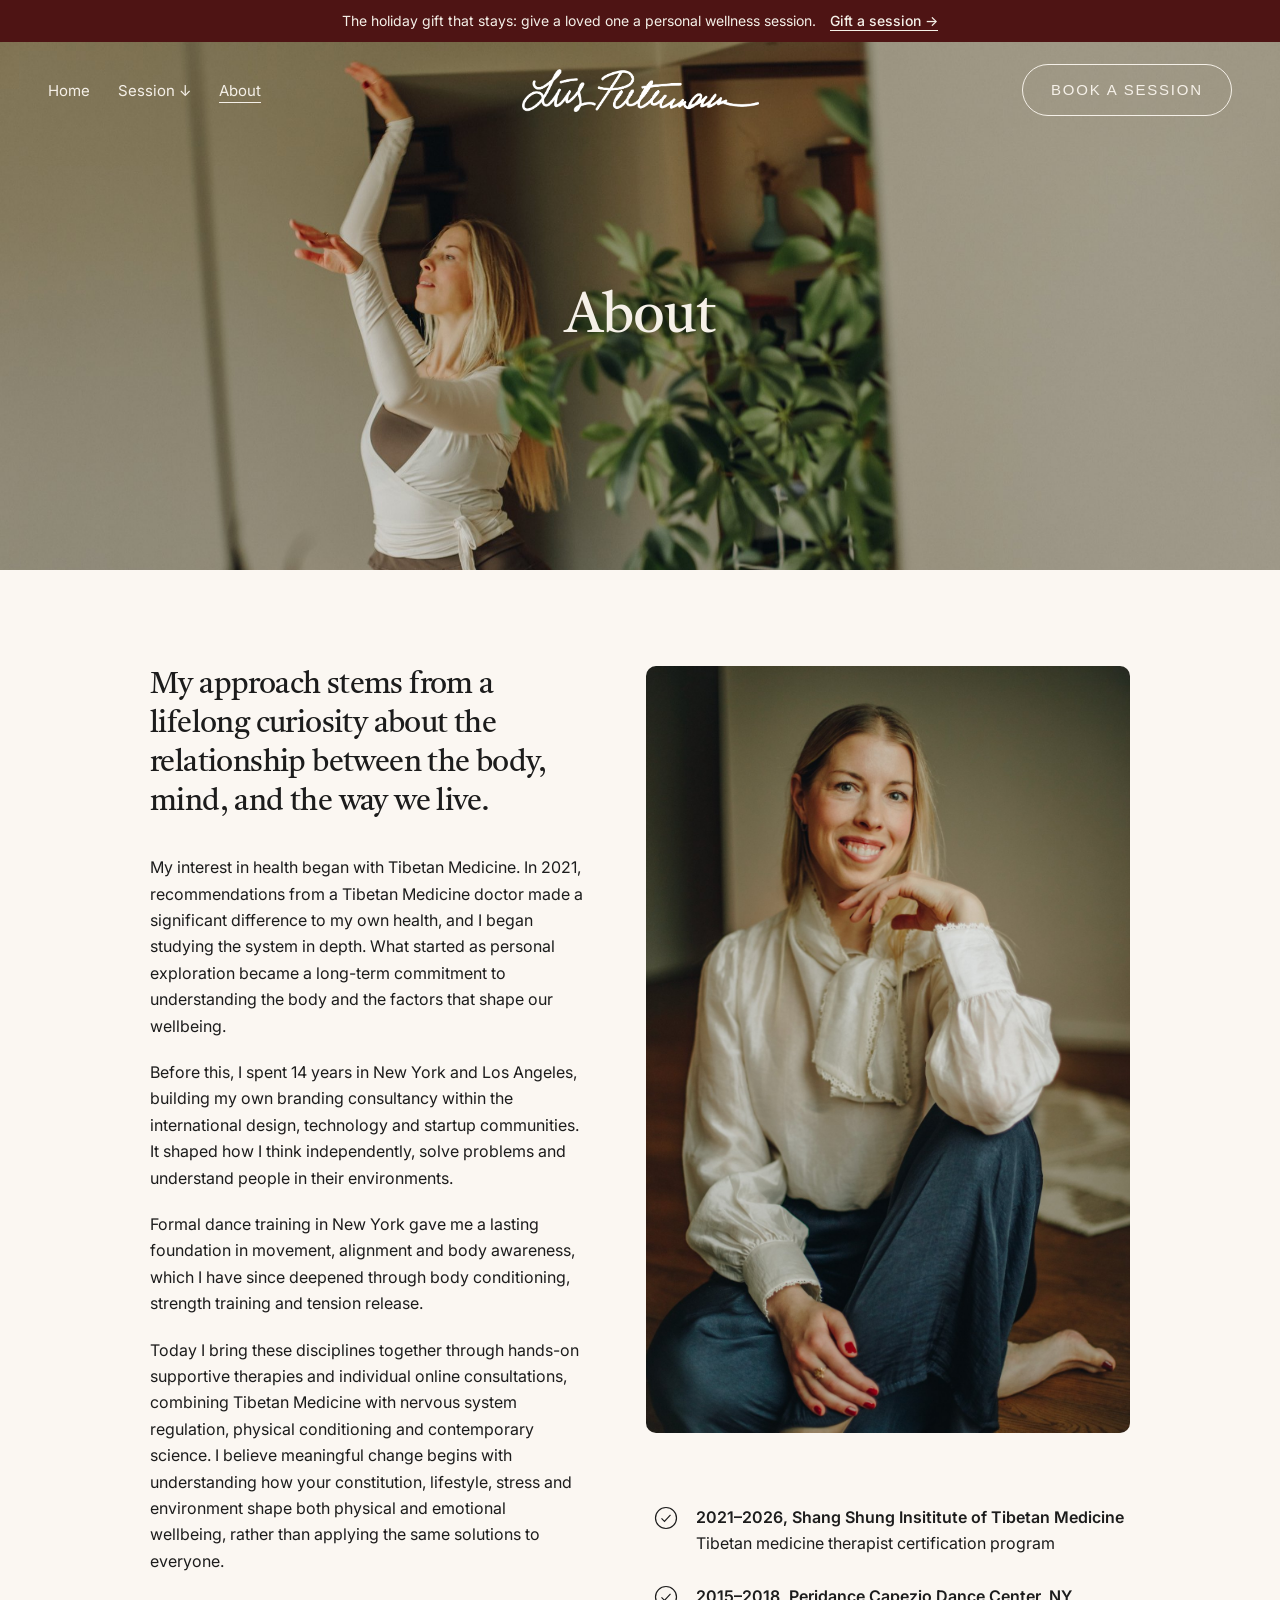
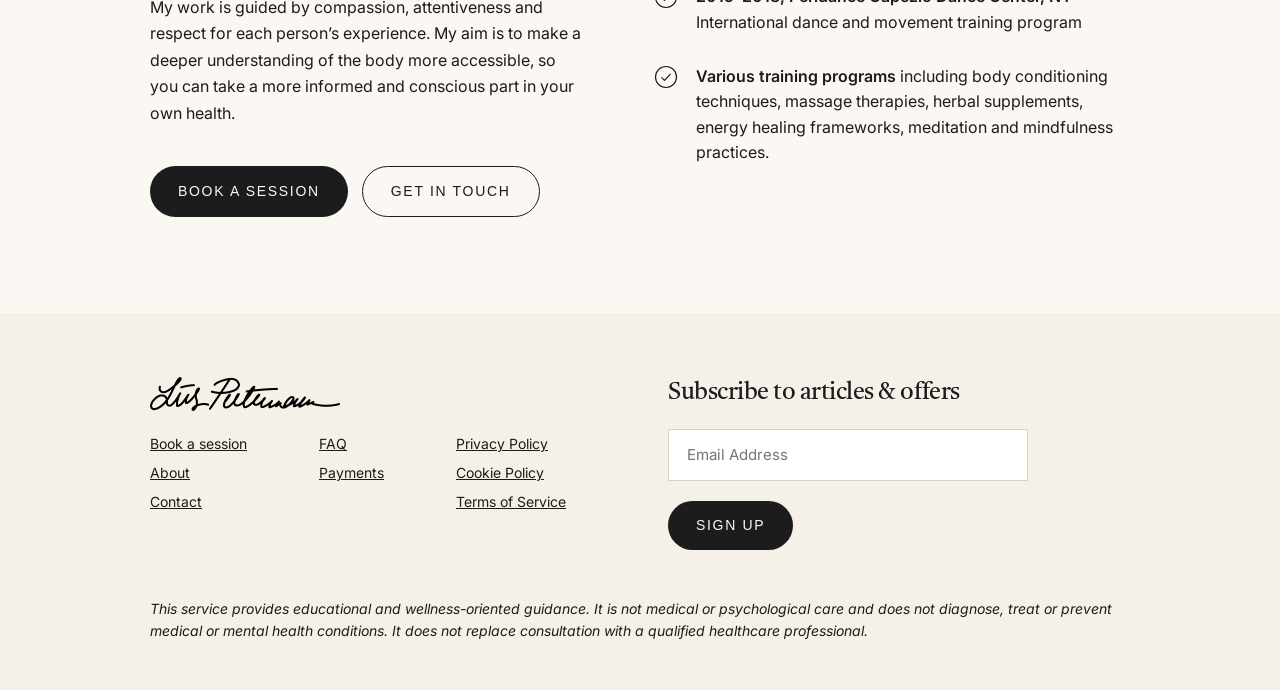
==== about/index.html @ 21cb5fe6 "folders uploaded" ====
<!doctype html>
<html lang="en">
<head>
<meta charset="utf-8">
<meta name="viewport" content="width=device-width, initial-scale=1">
<title>About | Discover My Approach — Liis Peetermann</title>
<meta name="description" content="My approach combines Tibetan Medicine, nervous system regulation and contemporary health knowledge.">
<link rel="canonical" href="https://www.liispeetermann.com/about/">
<meta property="og:title" content="About | Discover My Approach — Liis Peetermann">
<meta property="og:description" content="My approach combines Tibetan Medicine, nervous system regulation and contemporary health knowledge.">
<meta property="og:image" content="https://www.liispeetermann.com/assets/images/home-hero.jpg">
<link rel="icon" href="../assets/images/favicon.png">
<link rel="preconnect" href="https://fonts.googleapis.com">
<link rel="preconnect" href="https://fonts.gstatic.com" crossorigin>
<link href="https://fonts.googleapis.com/css2?family=Inter:wght@400;500;600&family=Castoro:ital@0;1&display=swap" rel="stylesheet">
<link rel="stylesheet" href="../assets/css/style.css">
<script src="../assets/js/main.js" defer></script>
<script src="../assets/js/animations.js" defer></script>
</head>
<body>
<div class="lp">
<!-- GIFT BAR -->
<div class="gift-bar" style="background: #4e1414; color: #f5f0e8; display: flex; flex-wrap: wrap; align-items: center; justify-content: center; gap: 6px 14px; padding: 11px 20px; text-align: center; font-size: 14px; line-height: 1.45">
<span>The holiday gift that stays: give a loved one a personal wellness session.</span>
<a href="../giftsession/" style="font-weight: 500; text-decoration: underline; text-underline-offset: 4px">Gift a session →</a>
</div>
<!-- HERO -->
<header id="top" class="sub-hero" style="position: relative; min-height: 528px; display: flex; flex-direction: column; background: #2a2018">
<img src="../assets/images/about-hero.jpg" alt="Liis Peetermann" style="position: absolute; inset: 0; width: 100%; height: 100%; object-fit: cover; object-position: 50% 30%">
<nav class="nav" style="position: relative; display: flex; flex-wrap: wrap; align-items: center; justify-content: space-between; gap: 16px; padding: 22px 48px">
<div class="hide-sm" style="display: flex; gap: 28px; align-items: center; flex: 1 1 0">
<a href="../">Home</a>
<a href="../#session">Session ↓</a>
<a href="../about/" style="text-decoration: underline; text-underline-offset: 6px">About</a>
</div>
<a class="logo" href="../" aria-label="Liis Peetermann — home" style="display: block; flex: 0 0 auto; line-height: 0"><img src="../assets/images/logo-white.webp" alt="Liis Peetermann" style="display: block; width: 237px; height: auto"></a>
<div class="nav-book" style="display: flex; justify-content: flex-end; flex: 1 1 0">
<a class="btn btn-light" href="https://calendly.com/lpeetermann/session">Book a session</a>
</div>
<button type="button" class="menu-toggle" aria-label="Open menu" aria-expanded="false" aria-controls="mobile-menu"><span></span><span></span></button>
</nav>
<div class="mobile-menu" id="mobile-menu">
<a href="../">Home</a>
<a href="../#session">Session</a>
<a href="../about/">About</a>
<a href="../giftsession/">Gift a session</a>
<a href="../faq/">FAQ</a>
<a href="../contact/">Contact</a>
<a class="btn" href="https://calendly.com/lpeetermann/session">Book a session</a>
</div>
<div style="position: relative; flex: 1 1 auto; display: flex; align-items: center; justify-content: center; text-align: center; padding: 24px 24px 96px">
<h1 class="serif page-h1" style="margin: 0; font-size: 56px; line-height: 1.1; color: #f5f0e8; text-shadow: 0 1px 18px rgba(0,0,0,0.25)">About</h1>
</div>
</header>

<!-- ABOUT -->
<section class="sec" style="flex: 1 0 auto; background: #fbf7f2; padding: 96px 24px">
<div class="split" style="max-width: 980px; margin: 0 auto; display: grid; grid-template-columns: minmax(0, 435px) minmax(0, 1fr); gap: 61px; align-items: start">
<div style="display: flex; flex-direction: column; gap: 20px">
<h2 class="serif" style="margin: 0 0 12px; font-size: 30px; line-height: 1.3">My approach stems from a lifelong curiosity about the relationship between the body, mind, and the way we live.</h2>
<p style="margin: 0; font-size: 16px; line-height: 1.65">My interest in health began with Tibetan Medicine. In 2021, recommendations from a Tibetan Medicine doctor made a significant difference to my own health, and I began studying the system in depth. What started as personal exploration became a long-term commitment to understanding the body and the factors that shape our wellbeing.</p>
<p style="margin: 0; font-size: 16px; line-height: 1.65">Before this, I spent 14 years in New York and Los Angeles, building my own branding consultancy within the international design, technology and startup communities. It shaped how I think independently, solve problems and understand people in their environments.</p>
<p style="margin: 0; font-size: 16px; line-height: 1.65">Formal dance training in New York gave me a lasting foundation in movement, alignment and body awareness, which I have since deepened through body conditioning, strength training and tension release.</p>
<p style="margin: 0; font-size: 16px; line-height: 1.65">Today I bring these disciplines together through hands-on supportive therapies and individual online consultations, combining Tibetan Medicine with nervous system regulation, physical conditioning and contemporary science. I believe meaningful change begins with understanding how your constitution, lifestyle, stress and environment shape both physical and emotional wellbeing, rather than applying the same solutions to everyone.</p>
<p style="margin: 0; font-size: 16px; line-height: 1.65">My work is guided by compassion, attentiveness and respect for each person’s experience. My aim is to make a deeper understanding of the body more accessible, so you can take a more informed and conscious part in your own health.</p>
<div style="display: flex; flex-wrap: wrap; gap: 14px; padding-top: 20px">
<a class="btn" href="https://calendly.com/lpeetermann/session">Book a session</a>
<a class="btn btn-outline" href="../contact/">Get in touch</a>
</div>
</div>
<div style="display: flex; flex-direction: column; gap: 72px">
<img class="portrait-about" src="../assets/images/about-portrait.jpg" alt="Liis Peetermann in a white blouse and navy pants sitting on a wooden floor indoors" style="display: block; width: 100%; aspect-ratio: 484 / 767; object-fit: cover; object-position: 50% 30%; border-radius: 10px">
<ul style="list-style: none; margin: 0; padding: 0 0 0 8px; display: flex; flex-direction: column; gap: 28px">
<li style="display: flex; gap: 18px; align-items: flex-start; font-size: 16px; line-height: 1.6"><svg aria-hidden="true" width="24" height="24" viewBox="0 0 24 24" fill="none" stroke="#1c1c1c" stroke-width="1.2" style="flex: 0 0 auto; margin-top: 1px"><circle cx="12" cy="12" r="10.5"></circle><path d="M7.5 12.3l3 3 6-6.4"></path></svg><span><strong style="font-weight: 600">2021–2026, Shang Shung Insititute of Tibetan Medicine</strong><br>Tibetan medicine therapist certification program</span></li>
<li style="display: flex; gap: 18px; align-items: flex-start; font-size: 16px; line-height: 1.6"><svg aria-hidden="true" width="24" height="24" viewBox="0 0 24 24" fill="none" stroke="#1c1c1c" stroke-width="1.2" style="flex: 0 0 auto; margin-top: 1px"><circle cx="12" cy="12" r="10.5"></circle><path d="M7.5 12.3l3 3 6-6.4"></path></svg><span><strong style="font-weight: 600">2015–2018, Peridance Capezio Dance Center, NY</strong><br>International dance and movement training program</span></li>
<li style="display: flex; gap: 18px; align-items: flex-start; font-size: 16px; line-height: 1.6"><svg aria-hidden="true" width="24" height="24" viewBox="0 0 24 24" fill="none" stroke="#1c1c1c" stroke-width="1.2" style="flex: 0 0 auto; margin-top: 1px"><circle cx="12" cy="12" r="10.5"></circle><path d="M7.5 12.3l3 3 6-6.4"></path></svg><span><strong style="font-weight: 600">Various training programs</strong> including body conditioning techniques, massage therapies, herbal supplements, energy healing frameworks, meditation and mindfulness practices.</span></li>
</ul>
</div>
</div>
</section>

<!-- FOOTER -->
<footer style="background: #f5f0e8; padding: 64px 24px 48px">
<div style="max-width: 980px; margin: 0 auto; display: flex; flex-direction: column; gap: 48px">
<div class="split" style="display: grid; grid-template-columns: repeat(2, minmax(0, 1fr)); gap: 56px; align-items: start">
<div style="display: flex; flex-direction: column; gap: 24px">
<a href="../" style="display: block; line-height: 0"><img src="../assets/images/logo-black.webp" alt="Liis Peetermann" style="display: block; width: 190px; height: auto"></a>
<div class="foot" style="display: flex; flex-wrap: wrap; gap: 72px; row-gap: 20px">
<div style="display: flex; flex-direction: column; gap: 12px"><a href="https://calendly.com/lpeetermann/session">Book a session</a><a href="../about/">About</a><a href="../contact/">Contact</a></div>
<div style="display: flex; flex-direction: column; gap: 12px"><a href="../faq/">FAQ</a><a href="../payments/">Payments</a></div>
<div style="display: flex; flex-direction: column; gap: 12px"><a href="../privacy-policy/">Privacy Policy</a><a href="../cookie-policy/">Cookie Policy</a><a href="../terms-of-service/">Terms of Service</a></div>
</div>
</div>
<form class="sub-form" style="display: flex; flex-direction: column; gap: 20px; max-width: 360px">
<h3 class="serif" style="margin: 0; font-size: 24px">Subscribe to articles &amp; offers</h3>
<label for="lp-email" style="position: absolute; width: 1px; height: 1px; overflow: hidden; clip: rect(0 0 0 0)">Email Address</label>
<input id="lp-email" type="email" placeholder="Email Address" style="height: 52px; padding: 0 18px; border: 1px solid #d9d1c4; background: #ffffff; font-family: inherit; font-size: 15px; color: #1c1c1c">
<div><button type="submit" class="btn" style="border: 0; cursor: pointer">Sign up</button></div>
</form>
</div>
<p style="margin: 0; font-size: 14px; line-height: 1.6; font-style: italic">This service provides educational and wellness-oriented guidance. It is not medical or psychological care and does not diagnose, treat or prevent medical or mental health conditions. It does not replace consultation with a qualified healthcare professional.</p>
</div>
</footer>
</div>
</body>
</html>
---- assets/css/style.css ----
/* Liis Peetermann — site styles */
html{scroll-behavior:smooth}
body{margin:0;background:#f5f0e8}
img{max-width:100%}
.lp{width:100%;min-height:100vh;display:flex;flex-direction:column;font-family:'Inter',Helvetica,Arial,sans-serif;color:#1c1c1c}
.menu-toggle{display:none;width:44px;height:44px;flex-direction:column;justify-content:center;align-items:flex-end;gap:7px;background:transparent;border:0;padding:0;cursor:pointer}
.menu-toggle span{display:block;width:26px;height:1.5px;background:#f5f0e8}
.nav-dark .menu-toggle span{background:#1c1c1c}
.mobile-menu{display:none;position:relative;z-index:5;margin:0 16px 16px;background:#f5f0e8;border-radius:10px;padding:12px 24px 24px;flex-direction:column}
.mobile-menu.open{display:flex}
.mobile-menu a{padding:14px 0;border-bottom:1px solid #d9d1c4;color:#1c1c1c;text-decoration:none;font-size:17px}
.mobile-menu a.btn{border-bottom:0;margin-top:16px;align-self:flex-start;color:#fbf7f2}
.lp .faq details{border-top:1px solid #1c1c1c}
.lp .faq details:last-child{border-bottom:1px solid #1c1c1c}
.lp .faq summary{list-style:none;cursor:pointer;display:flex;justify-content:space-between;align-items:center;gap:24px;padding:26px 0;font-size:19px;line-height:1.4}
.lp .faq summary::-webkit-details-marker{display:none}
.lp .faq summary::after{content:"+";font-size:26px;font-weight:300;line-height:1;flex:0 0 auto}
.lp .faq details[open] summary::after{content:"\2212"}
a{color:#1c1c1c}a:hover{color:#555}
.lp *{box-sizing:border-box}
.lp .serif{font-family:'Castoro',Georgia,serif;font-weight:400;letter-spacing:-0.02em}
.lp .btn{font-weight:400;-webkit-font-smoothing:antialiased;-moz-osx-font-smoothing:grayscale;display:inline-flex;align-items:center;justify-content:center;min-height:48px;padding:16px 28px;border-radius:999px;background:#1c1c1c;color:#fbf7f2;font-family:'Helvetica Neue',Arial,sans-serif;font-size:14px;letter-spacing:0.12em;text-transform:uppercase;text-decoration:none;line-height:1.2}
.lp .btn:hover{background:#3a3a3a;color:#fbf7f2}
.lp .btn-outline{background:transparent;color:#1c1c1c;border:1.5px solid #1c1c1c}
.lp .btn-outline:hover{background:#1c1c1c;color:#fbf7f2}
.lp .btn-light{background:transparent;color:#f5f0e8;border:1.5px solid #f5f0e8}
.lp .nav .btn-light:hover{background:#f5f0e8;color:#1c1c1c}
.lp .label{font-family:'Castoro',Georgia,serif;font-weight:400;font-size:16px;letter-spacing:0.32em;text-transform:uppercase;color:#000;margin:0;white-space:nowrap}
.lp .nav a{color:#f5f0e8;text-decoration:none;font-size:15px}
.lp .nav a:hover{color:#fff}
.lp .foot a{color:#1c1c1c;font-size:14px}
.lp .btn-gift{background:#f5f0e8;color:#4e1414}
.lp .btn-gift:hover{background:#ffffff;color:#4e1414}
.lp .gift-bar a{color:#f5f0e8}
.lp .gift-bar a:hover{color:#ffffff}
.lp .gift-cta .btn-light:hover,.lp .btn-light:hover{background:#f5f0e8;color:#4e1414}
.lp .faq details{border-top:1px solid #1c1c1c}
.lp .faq details:last-child{border-bottom:1px solid #1c1c1c}
.lp .faq summary{list-style:none;cursor:pointer;display:flex;justify-content:space-between;align-items:center;gap:24px;padding:26px 0;font-size:19px;line-height:1.4}
.lp .faq summary::-webkit-details-marker{display:none}
.lp .faq summary::after{content:"+";font-size:26px;font-weight:300;line-height:1;flex:0 0 auto}
.lp .faq details[open] summary::after{content:"\2212"}
.lp .faq .ans{padding:0 0 28px;display:flex;flex-direction:column;gap:14px;max-width:820px}
.lp .faq .ans p{margin:0;font-size:16px;line-height:1.65}
.lp .field{display:flex;flex-direction:column;gap:8px}
.lp .field label{font-size:13px;color:#1c1c1c}
.lp .field input,.lp .field textarea{font-family:inherit;font-size:16px;color:#1c1c1c;background:transparent;border:0;border-bottom:1px solid #1c1c1c;padding:10px 0;border-radius:0;outline:none}
.lp .field textarea{border:1px solid #c9c0b3;padding:12px;min-height:120px;resize:vertical}
.lp .field input:focus,.lp .field textarea:focus{border-color:#4e1414}
.lp .inline-link{color:#1c1c1c;text-decoration:underline;text-underline-offset:4px}
.lp .faq .item{border-top:1px solid #1c1c1c}
.lp .faq .item:last-child{border-bottom:1px solid #1c1c1c}
.lp .faq .q{all:unset;box-sizing:border-box;width:100%;cursor:pointer;display:flex;justify-content:space-between;align-items:center;gap:24px;padding:26px 0;font-family:'Inter',Helvetica,Arial,sans-serif;font-size:19px;line-height:1.4;color:#1c1c1c}
.lp .faq .q:focus-visible{outline:2px solid #4e1414;outline-offset:4px}
.lp .faq .ic{font-size:26px;font-weight:300;line-height:1;flex:0 0 auto}
.lp .legal h3{font-family:'Castoro',Georgia,serif;font-weight:400;letter-spacing:-0.02em;font-size:30px;line-height:1.25;margin:28px 0 0}
.lp .legal p{margin:0;font-size:16px;line-height:1.65}
.lp .legal ul{margin:0;padding-left:22px;display:flex;flex-direction:column;gap:6px;font-size:16px;line-height:1.6}
.lp .legal strong{font-weight:600}
.lp .legal a{color:#1c1c1c;text-decoration:underline;text-underline-offset:3px;overflow-wrap:anywhere}
.lp .nav-dark a{color:#1c1c1c;text-decoration:none;font-size:15px}
.lp .nav-dark a:hover{color:#555}

@media (max-width: 820px){
.lp .cols3,.lp .cols2,.lp .split{grid-template-columns:minmax(0,1fr) !important}
.lp .hide-sm{display:none !important}
.lp .hero-h1{font-size:36px !important}
.lp .big{font-size:28px !important}
.lp .sec{padding-top:64px !important;padding-bottom:64px !important}
.lp .plan-box,.lp .plan-note{grid-column:auto !important;grid-row:auto !important}
.lp section{padding-left:23px !important;padding-right:23px !important}
.lp footer{padding:56px 23px 48px !important}
.lp .hero-h1{font-size:41px !important;line-height:1.2 !important}
.lp .hero-sub{font-size:20px !important}
.lp .big{font-size:31px !important}
.lp h2.serif{font-size:31px !important}
.lp .split,.lp .cols3,.lp .cols2{gap:40px !important}
.lp .portrait{aspect-ratio:343 / 549 !important}
.lp .band{height:279px !important}
.lp .band-tall{height:557px !important}
.lp div[style*="width: 160px"]{width:auto !important;flex:1 1 0}
.lp .foot{flex-direction:column;gap:26px !important}
.lp .sub-form{order:-1}
.lp .offer{padding:32px 28px !important}
.lp .sub-hero{min-height:420px !important}
.lp .page-h1{font-size:44px !important}
.lp .pay-cards{grid-template-columns:minmax(0,1fr) !important}
.lp .names{grid-template-columns:minmax(0,1fr) !important}
.lp .pay-cards > div{align-items:center;text-align:center}
.lp .pay-cards > div > a{margin-left:auto;margin-right:auto}
.lp .gift-img{aspect-ratio:4 / 3 !important}
.lp .home-hero{min-height:593px !important}
.lp nav{padding:22px 23px !important}
.lp nav .nav-book{display:none !important}
.lp nav .logo img{width:168px !important}
.lp .menu-toggle{display:flex !important}
.lp .legal{gap:14px !important}
.lp .pay-cards > div{padding:32px 28px !important}
}

/* ---------- Scroll animations (assets/js/animations.js) ---------- */
.parallax{position:relative;overflow:hidden;display:block;width:100%}
.parallax > .parallax-img{position:absolute;left:0;top:0;width:100%;height:100%;object-fit:cover;will-change:transform;transform:scale(1.12)}
.parallax-hero{overflow:hidden}
.parallax-hero > .parallax-img{will-change:transform;transform:scale(1.12)}
.anim .hero-in{animation:heroIn 1.3s cubic-bezier(.2,.7,.2,1) both;will-change:transform,opacity}
.anim header#top .hero-sub.hero-in{animation-delay:.18s}
.anim header#top .btn.hero-in{animation-delay:.32s}
@keyframes heroIn{from{opacity:0;transform:translate3d(0,24px,0)}to{opacity:1;transform:none}}
.anim .reveal{opacity:0;transform:translate3d(0,34px,0);transition:opacity 1s ease,transform 1.1s cubic-bezier(.2,.7,.2,1)}
.anim .reveal.in{opacity:1;transform:none}
.anim .reveal-img > img,.anim img.reveal-img{transform:scale(1.06);transition:transform 1.6s cubic-bezier(.2,.7,.2,1)}
.anim .reveal-img.in > img,.anim img.reveal-img.in{transform:scale(1)}
.reveal-img{overflow:hidden}
@media (prefers-reduced-motion: reduce){.anim .reveal,.anim .hero-in{opacity:1 !important;transform:none !important;animation:none !important}}
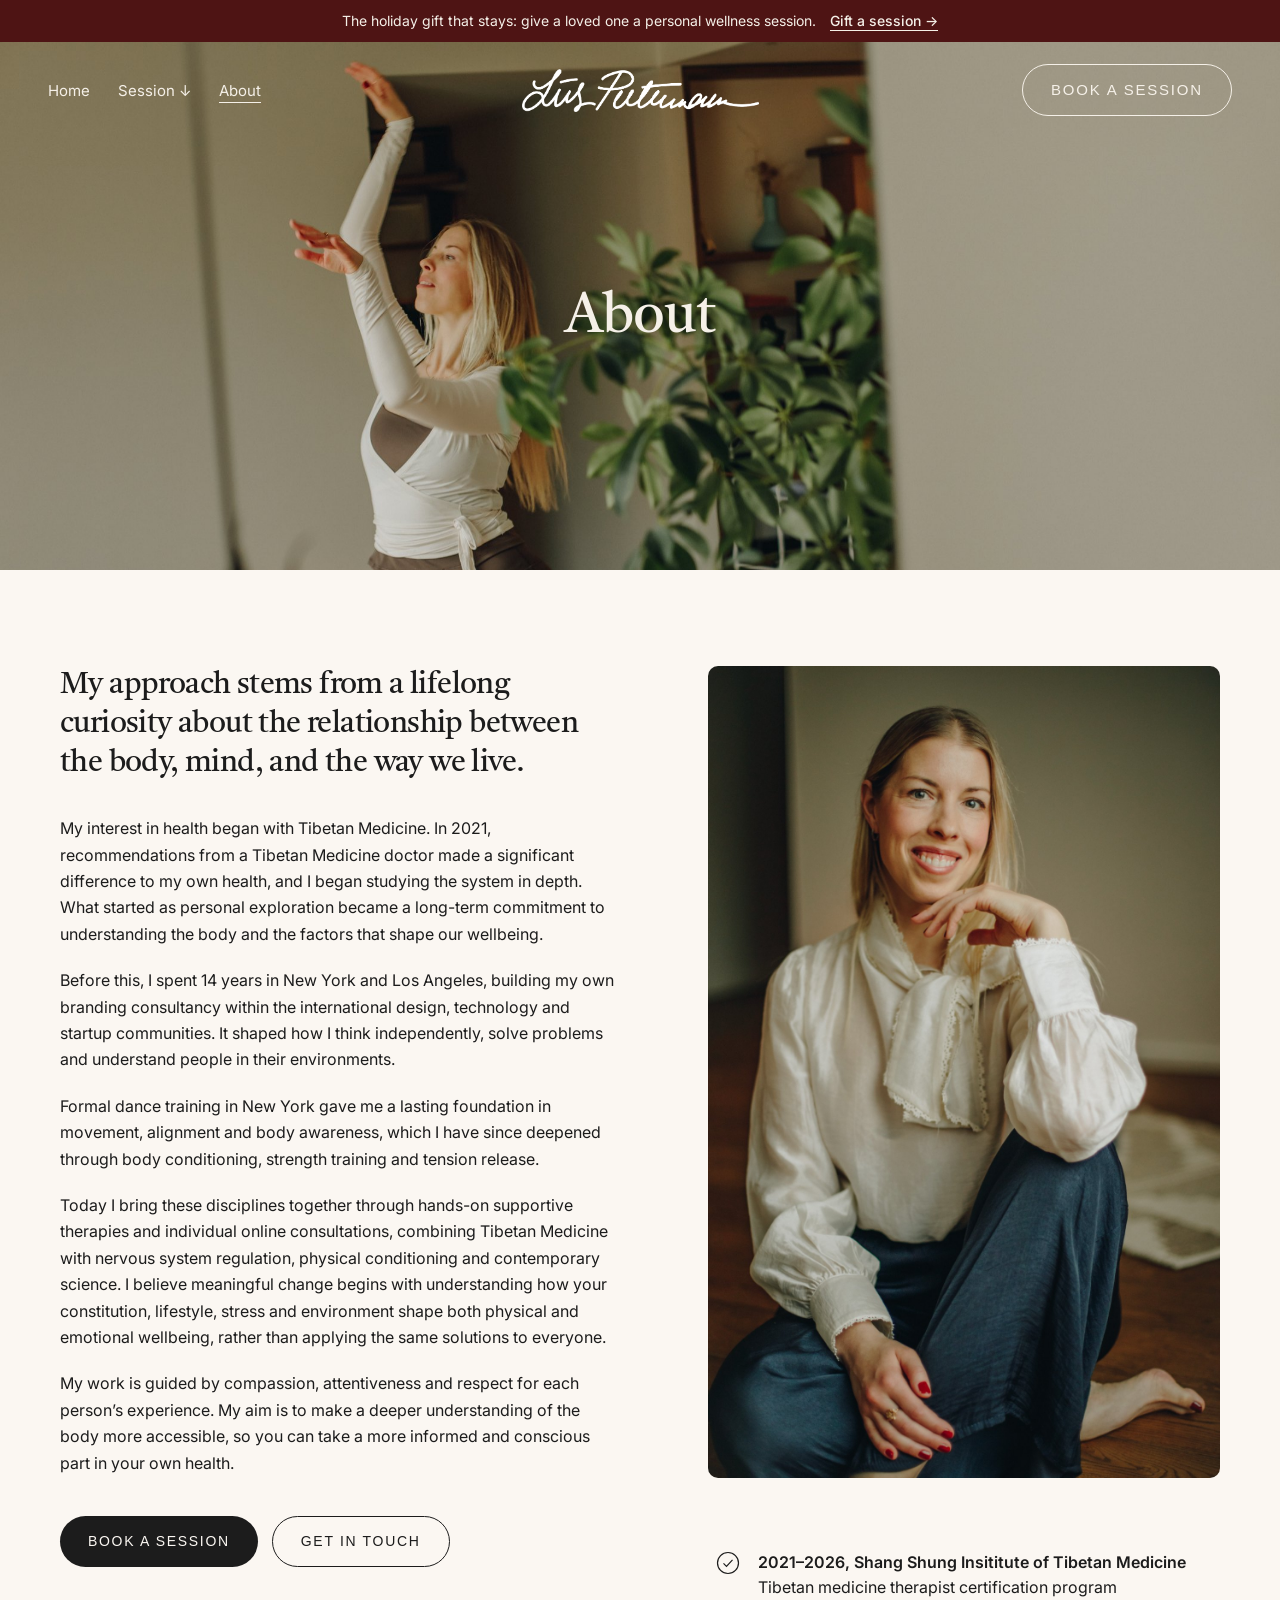
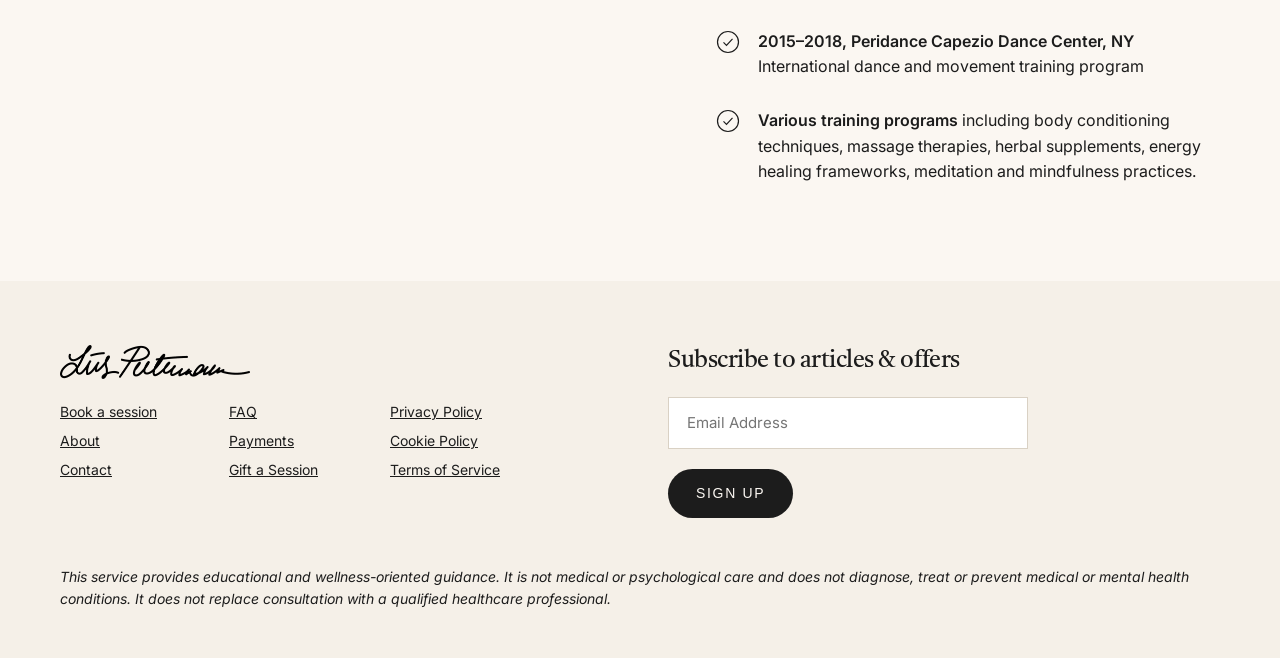
==== commit 897f5532: "updated images and copy" ====
--- a/about/index.html
+++ b/about/index.html
@@ -35,7 +35,7 @@
 </div>
 <a class="logo" href="../" aria-label="Liis Peetermann — home" style="display: block; flex: 0 0 auto; line-height: 0"><img src="../assets/images/logo-white.webp" alt="Liis Peetermann" style="display: block; width: 237px; height: auto"></a>
 <div class="nav-book" style="display: flex; justify-content: flex-end; flex: 1 1 0">
-<a class="btn btn-light" href="https://calendly.com/lpeetermann/session">Book a session</a>
+<a class="btn btn-light" href="https://calendly.com/lpeetermann/session" target="_blank" rel="noopener">Book a session</a>
 </div>
 <button type="button" class="menu-toggle" aria-label="Open menu" aria-expanded="false" aria-controls="mobile-menu"><span></span><span></span></button>
 </nav>
@@ -46,7 +46,7 @@
 <a href="../giftsession/">Gift a session</a>
 <a href="../faq/">FAQ</a>
 <a href="../contact/">Contact</a>
-<a class="btn" href="https://calendly.com/lpeetermann/session">Book a session</a>
+<a class="btn" href="https://calendly.com/lpeetermann/session" target="_blank" rel="noopener">Book a session</a>
 </div>
 <div style="position: relative; flex: 1 1 auto; display: flex; align-items: center; justify-content: center; text-align: center; padding: 24px 24px 96px">
 <h1 class="serif page-h1" style="margin: 0; font-size: 56px; line-height: 1.1; color: #f5f0e8; text-shadow: 0 1px 18px rgba(0,0,0,0.25)">About</h1>
@@ -55,7 +55,7 @@
 
 <!-- ABOUT -->
 <section class="sec" style="flex: 1 0 auto; background: #fbf7f2; padding: 96px 24px">
-<div class="split" style="max-width: 980px; margin: 0 auto; display: grid; grid-template-columns: minmax(0, 435px) minmax(0, 1fr); gap: 61px; align-items: start">
+<div class="split" style="max-width: 1160px; margin: 0 auto; display: grid; grid-template-columns: minmax(0, 560px) minmax(0, 1fr); gap: 88px; align-items: start">
 <div style="display: flex; flex-direction: column; gap: 20px">
 <h2 class="serif" style="margin: 0 0 12px; font-size: 30px; line-height: 1.3">My approach stems from a lifelong curiosity about the relationship between the body, mind, and the way we live.</h2>
 <p style="margin: 0; font-size: 16px; line-height: 1.65">My interest in health began with Tibetan Medicine. In 2021, recommendations from a Tibetan Medicine doctor made a significant difference to my own health, and I began studying the system in depth. What started as personal exploration became a long-term commitment to understanding the body and the factors that shape our wellbeing.</p>
@@ -64,7 +64,7 @@
 <p style="margin: 0; font-size: 16px; line-height: 1.65">Today I bring these disciplines together through hands-on supportive therapies and individual online consultations, combining Tibetan Medicine with nervous system regulation, physical conditioning and contemporary science. I believe meaningful change begins with understanding how your constitution, lifestyle, stress and environment shape both physical and emotional wellbeing, rather than applying the same solutions to everyone.</p>
 <p style="margin: 0; font-size: 16px; line-height: 1.65">My work is guided by compassion, attentiveness and respect for each person’s experience. My aim is to make a deeper understanding of the body more accessible, so you can take a more informed and conscious part in your own health.</p>
 <div style="display: flex; flex-wrap: wrap; gap: 14px; padding-top: 20px">
-<a class="btn" href="https://calendly.com/lpeetermann/session">Book a session</a>
+<a class="btn" href="https://calendly.com/lpeetermann/session" target="_blank" rel="noopener">Book a session</a>
 <a class="btn btn-outline" href="../contact/">Get in touch</a>
 </div>
 </div>
@@ -81,13 +81,13 @@
 
 <!-- FOOTER -->
 <footer style="background: #f5f0e8; padding: 64px 24px 48px">
-<div style="max-width: 980px; margin: 0 auto; display: flex; flex-direction: column; gap: 48px">
+<div style="max-width: 1160px; margin: 0 auto; display: flex; flex-direction: column; gap: 48px">
 <div class="split" style="display: grid; grid-template-columns: repeat(2, minmax(0, 1fr)); gap: 56px; align-items: start">
 <div style="display: flex; flex-direction: column; gap: 24px">
 <a href="../" style="display: block; line-height: 0"><img src="../assets/images/logo-black.webp" alt="Liis Peetermann" style="display: block; width: 190px; height: auto"></a>
 <div class="foot" style="display: flex; flex-wrap: wrap; gap: 72px; row-gap: 20px">
-<div style="display: flex; flex-direction: column; gap: 12px"><a href="https://calendly.com/lpeetermann/session">Book a session</a><a href="../about/">About</a><a href="../contact/">Contact</a></div>
-<div style="display: flex; flex-direction: column; gap: 12px"><a href="../faq/">FAQ</a><a href="../payments/">Payments</a></div>
+<div style="display: flex; flex-direction: column; gap: 12px"><a href="https://calendly.com/lpeetermann/session" target="_blank" rel="noopener">Book a session</a><a href="../about/">About</a><a href="../contact/">Contact</a></div>
+<div style="display: flex; flex-direction: column; gap: 12px"><a href="../faq/">FAQ</a><a href="../payments/">Payments</a><a href="../giftsession/">Gift a Session</a></div>
 <div style="display: flex; flex-direction: column; gap: 12px"><a href="../privacy-policy/">Privacy Policy</a><a href="../cookie-policy/">Cookie Policy</a><a href="../terms-of-service/">Terms of Service</a></div>
 </div>
 </div>
--- a/assets/css/style.css
+++ b/assets/css/style.css
@@ -42,6 +42,7 @@
 .lp .faq details[open] summary::after{content:"\2212"}
 .lp .faq .ans{padding:0 0 28px;display:flex;flex-direction:column;gap:14px;max-width:820px}
 .lp .faq .ans p{margin:0;font-size:16px;line-height:1.65}
+.lp .faq .ans strong{font-weight:600}
 .lp .field{display:flex;flex-direction:column;gap:8px}
 .lp .field label{font-size:13px;color:#1c1c1c}
 .lp .field input,.lp .field textarea{font-family:inherit;font-size:16px;color:#1c1c1c;background:transparent;border:0;border-bottom:1px solid #1c1c1c;padding:10px 0;border-radius:0;outline:none}
@@ -61,6 +62,11 @@
 .lp .nav-dark a{color:#1c1c1c;text-decoration:none;font-size:15px}
 .lp .nav-dark a:hover{color:#555}
 
+@media (min-width: 821px){
+.lp section,.lp footer{padding-left:48px !important;padding-right:48px !important}
+}
+.lp .legal > p,.lp .legal > ul,.lp .legal > h3{max-width:820px}
+
 @media (max-width: 820px){
 .lp .cols3,.lp .cols2,.lp .split{grid-template-columns:minmax(0,1fr) !important}
 .lp .hide-sm{display:none !important}
@@ -75,7 +81,7 @@
 .lp .big{font-size:31px !important}
 .lp h2.serif{font-size:31px !important}
 .lp .split,.lp .cols3,.lp .cols2{gap:40px !important}
-.lp .portrait{aspect-ratio:343 / 549 !important}
+.lp .portrait{aspect-ratio:4 / 5 !important}
 .lp .band{height:279px !important}
 .lp .band-tall{height:557px !important}
 .lp div[style*="width: 160px"]{width:auto !important;flex:1 1 0}
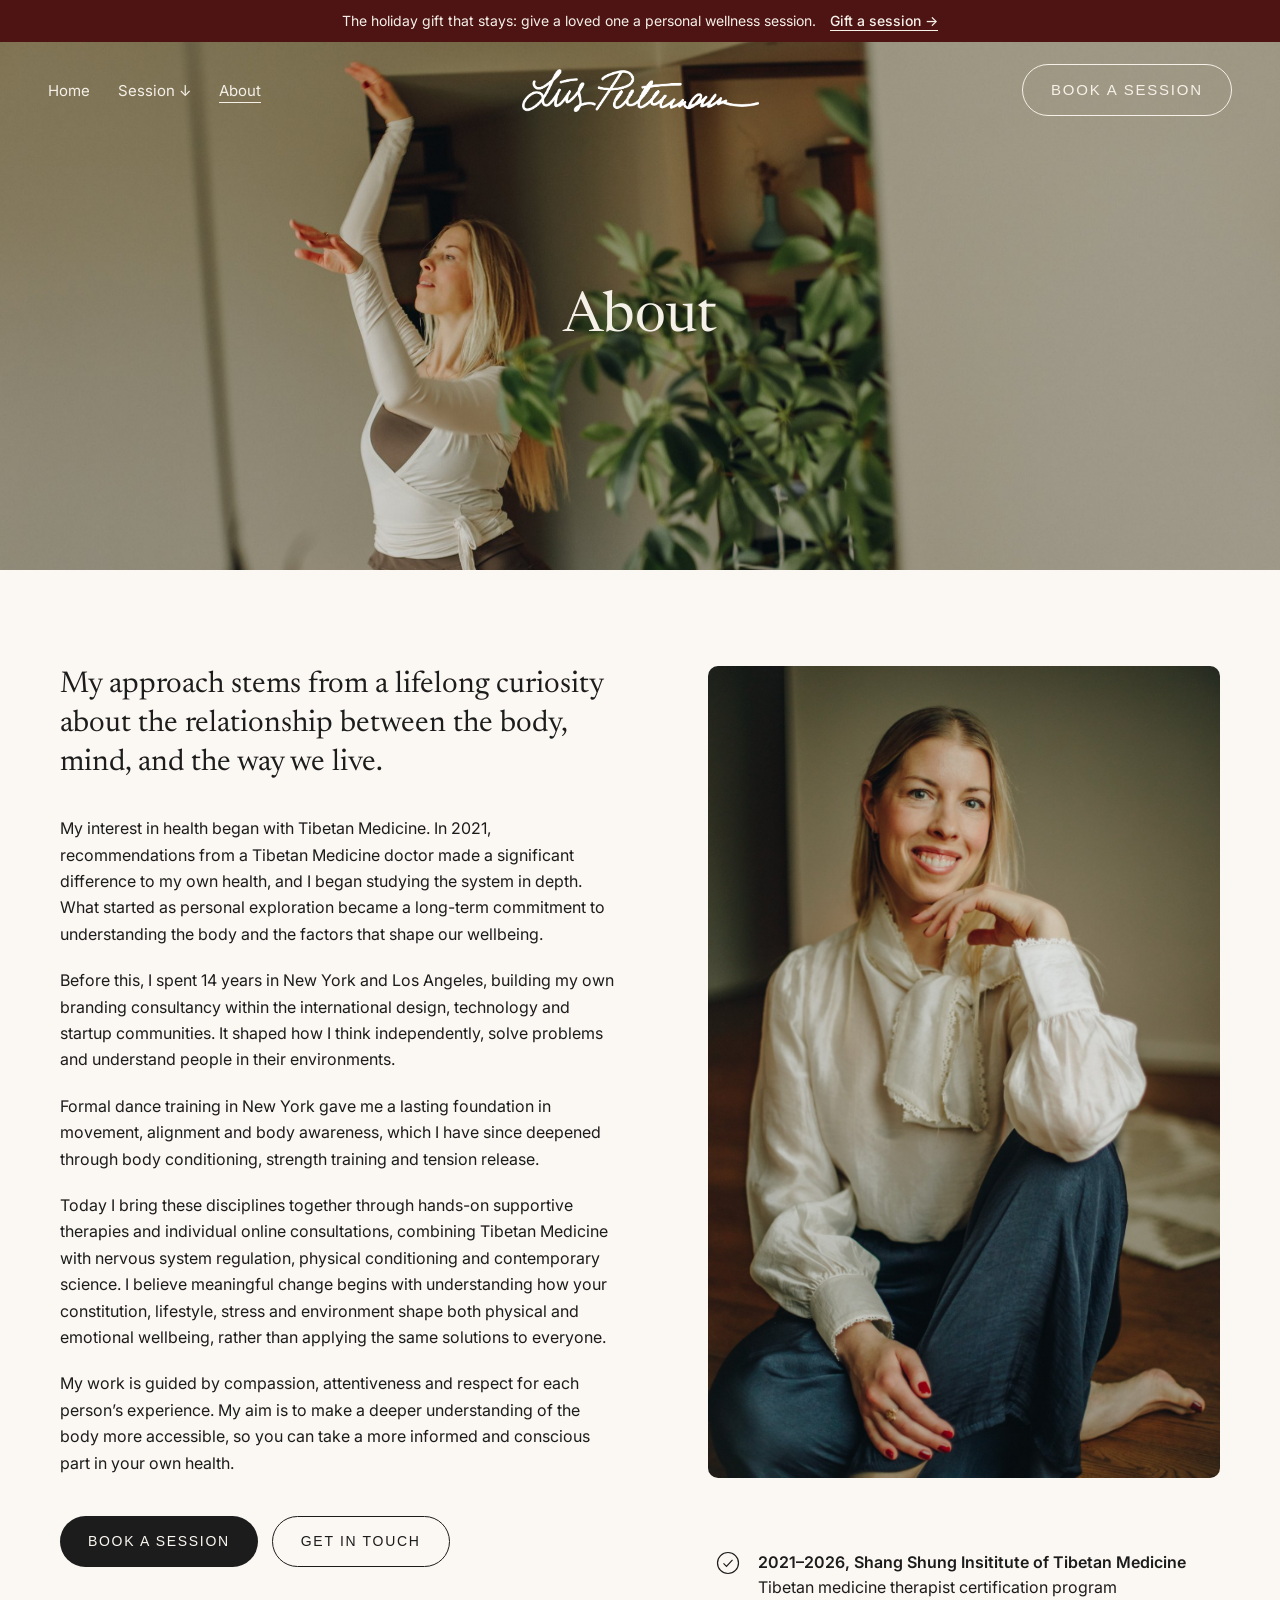
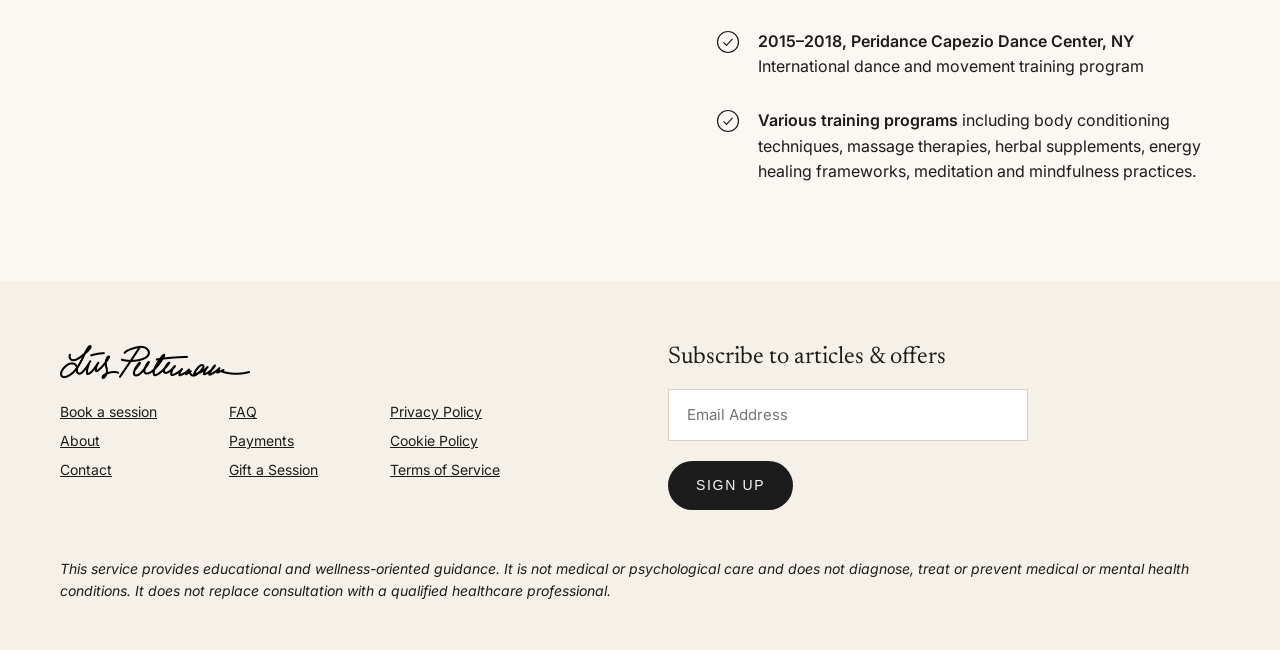
==== commit fe35e48f: "updated font" ====
--- a/about/index.html
+++ b/about/index.html
@@ -12,7 +12,7 @@
 <link rel="icon" href="../assets/images/favicon.png">
 <link rel="preconnect" href="https://fonts.googleapis.com">
 <link rel="preconnect" href="https://fonts.gstatic.com" crossorigin>
-<link href="https://fonts.googleapis.com/css2?family=Inter:wght@400;500;600&family=Castoro:ital@0;1&display=swap" rel="stylesheet">
+<link href="https://fonts.googleapis.com/css2?family=Inter:wght@400;500;600&family=Castoro:ital@0;1&family=Newsreader:ital,opsz,wght@0,6..72,400;1,6..72,400&display=swap" rel="stylesheet">
 <link rel="stylesheet" href="../assets/css/style.css">
 <script src="../assets/js/main.js" defer></script>
 <script src="../assets/js/animations.js" defer></script>
--- a/assets/css/style.css
+++ b/assets/css/style.css
@@ -1,3 +1,5 @@
+/* Heading font. To go back to Castoro, change Newsreader to Castoro on the next line. */
+:root{--serif:'Newsreader',Georgia,serif}
 /* Liis Peetermann — site styles */
 html{scroll-behavior:smooth}
 body{margin:0;background:#f5f0e8}
@@ -18,14 +20,14 @@
 .lp .faq details[open] summary::after{content:"\2212"}
 a{color:#1c1c1c}a:hover{color:#555}
 .lp *{box-sizing:border-box}
-.lp .serif{font-family:'Castoro',Georgia,serif;font-weight:400;letter-spacing:-0.02em}
+.lp .serif{font-family:var(--serif);font-weight:400;letter-spacing:0}
 .lp .btn{font-weight:400;-webkit-font-smoothing:antialiased;-moz-osx-font-smoothing:grayscale;display:inline-flex;align-items:center;justify-content:center;min-height:48px;padding:16px 28px;border-radius:999px;background:#1c1c1c;color:#fbf7f2;font-family:'Helvetica Neue',Arial,sans-serif;font-size:14px;letter-spacing:0.12em;text-transform:uppercase;text-decoration:none;line-height:1.2}
 .lp .btn:hover{background:#3a3a3a;color:#fbf7f2}
 .lp .btn-outline{background:transparent;color:#1c1c1c;border:1.5px solid #1c1c1c}
 .lp .btn-outline:hover{background:#1c1c1c;color:#fbf7f2}
 .lp .btn-light{background:transparent;color:#f5f0e8;border:1.5px solid #f5f0e8}
 .lp .nav .btn-light:hover{background:#f5f0e8;color:#1c1c1c}
-.lp .label{font-family:'Castoro',Georgia,serif;font-weight:400;font-size:16px;letter-spacing:0.32em;text-transform:uppercase;color:#000;margin:0;white-space:nowrap}
+.lp .label{font-family:var(--serif);font-weight:400;font-size:16px;letter-spacing:0.32em;text-transform:uppercase;color:#000;margin:0;white-space:nowrap}
 .lp .nav a{color:#f5f0e8;text-decoration:none;font-size:15px}
 .lp .nav a:hover{color:#fff}
 .lp .foot a{color:#1c1c1c;font-size:14px}
@@ -54,7 +56,7 @@
 .lp .faq .q{all:unset;box-sizing:border-box;width:100%;cursor:pointer;display:flex;justify-content:space-between;align-items:center;gap:24px;padding:26px 0;font-family:'Inter',Helvetica,Arial,sans-serif;font-size:19px;line-height:1.4;color:#1c1c1c}
 .lp .faq .q:focus-visible{outline:2px solid #4e1414;outline-offset:4px}
 .lp .faq .ic{font-size:26px;font-weight:300;line-height:1;flex:0 0 auto}
-.lp .legal h3{font-family:'Castoro',Georgia,serif;font-weight:400;letter-spacing:-0.02em;font-size:30px;line-height:1.25;margin:28px 0 0}
+.lp .legal h3{font-family:var(--serif);font-weight:400;letter-spacing:0;font-size:30px;line-height:1.25;margin:28px 0 0}
 .lp .legal p{margin:0;font-size:16px;line-height:1.65}
 .lp .legal ul{margin:0;padding-left:22px;display:flex;flex-direction:column;gap:6px;font-size:16px;line-height:1.6}
 .lp .legal strong{font-weight:600}
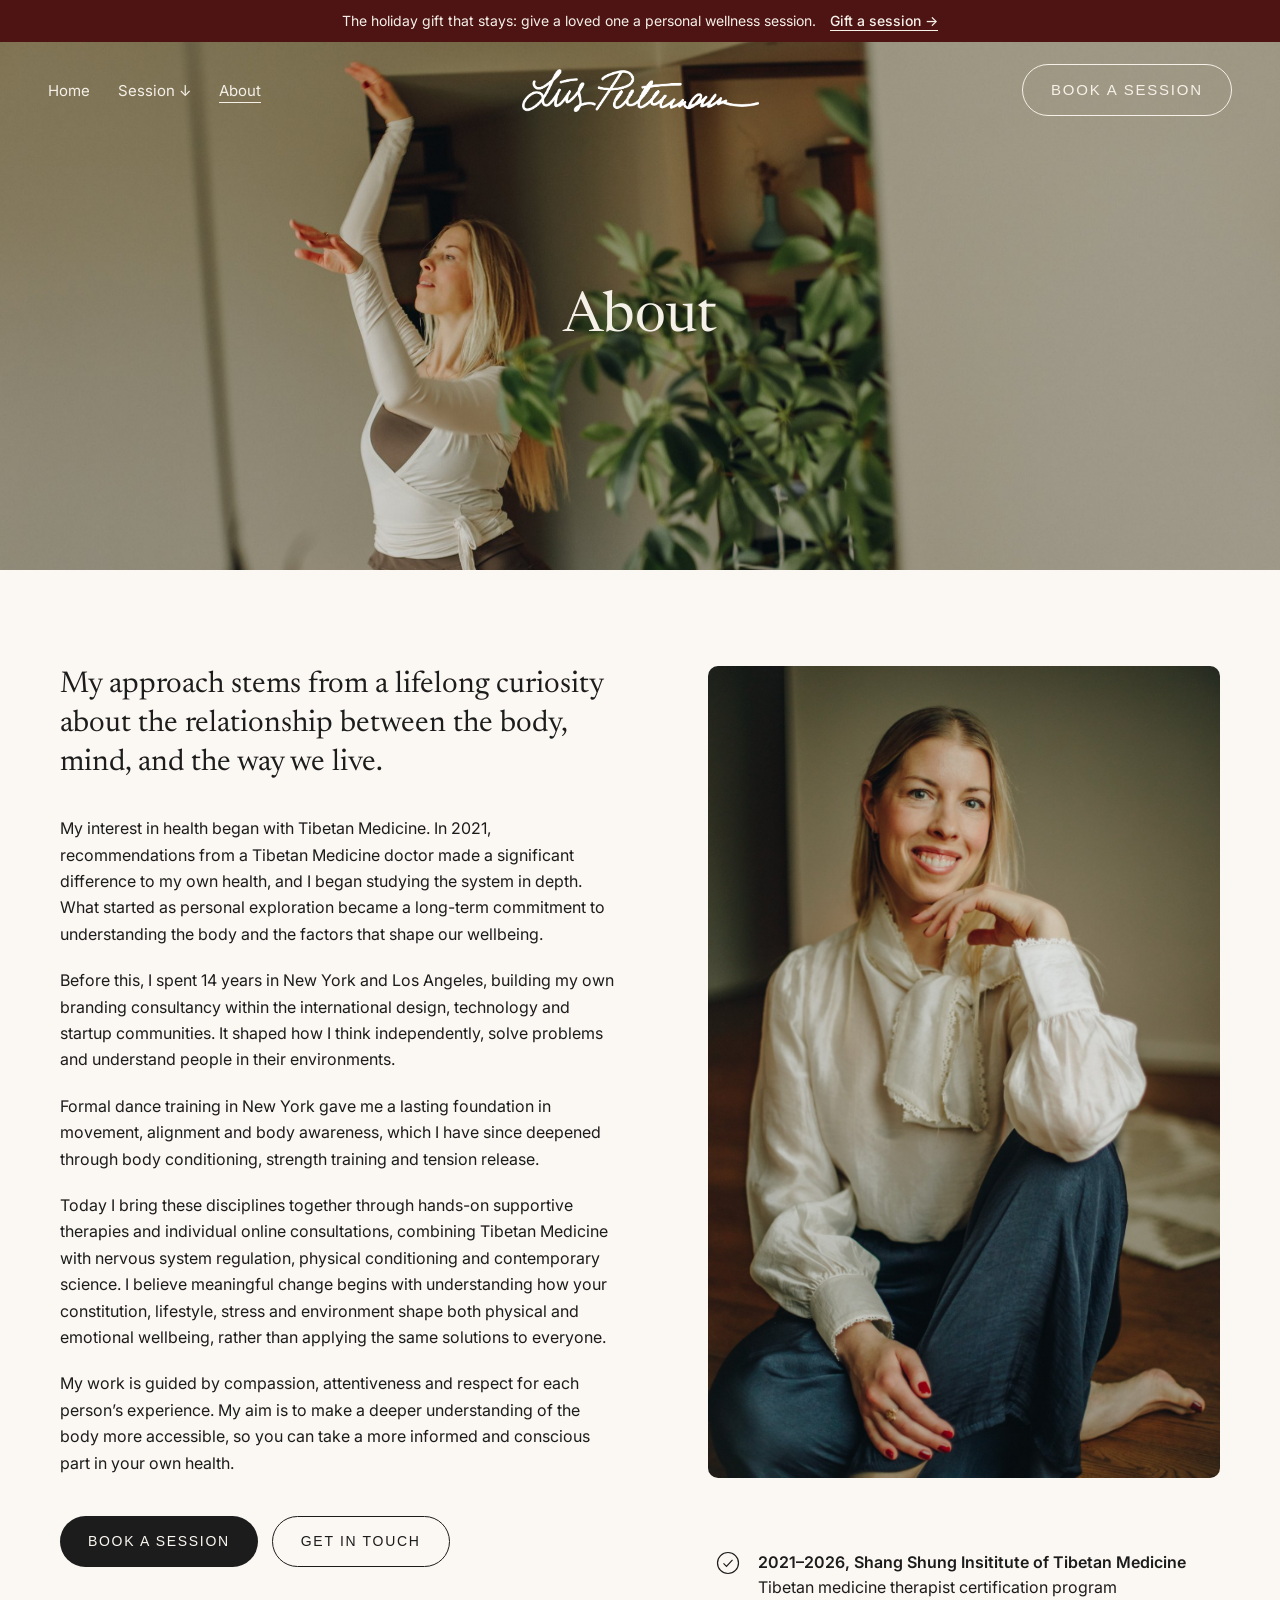
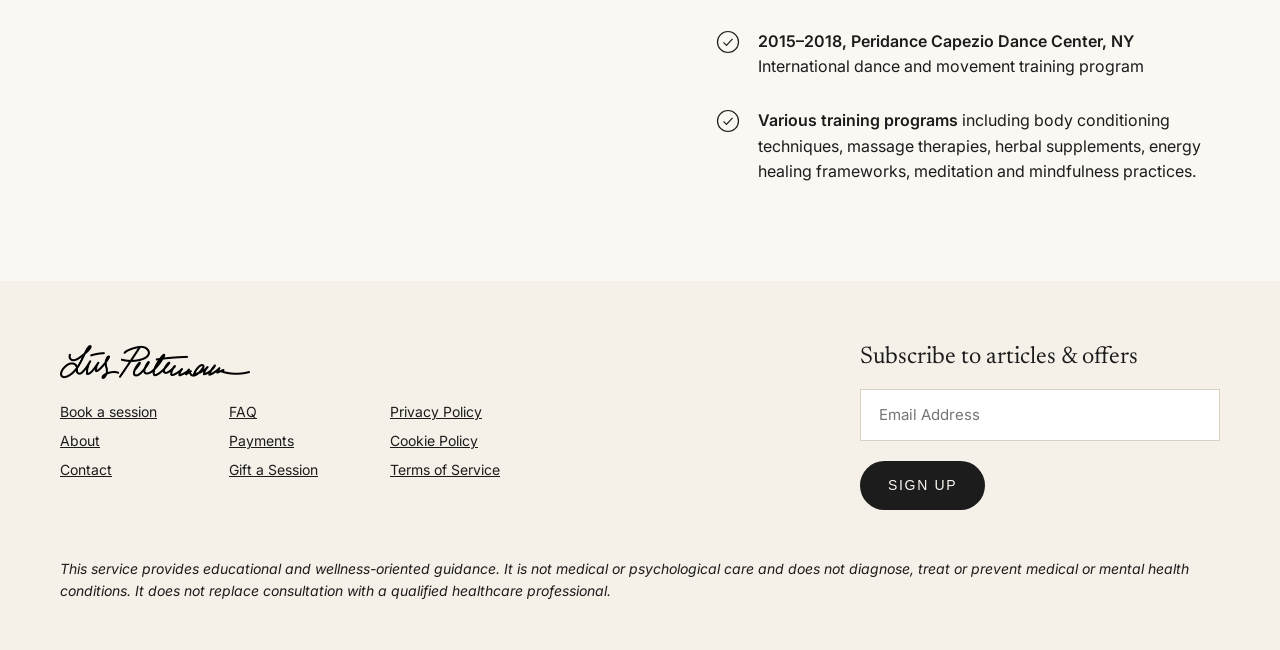
==== commit 9564e382: "Blog page and updated newsletter form" ====
--- a/about/index.html
+++ b/about/index.html
@@ -80,7 +80,7 @@
 </section>
 
 <!-- FOOTER -->
-<footer style="background: #f5f0e8; padding: 64px 24px 48px">
+<footer style="flex: 1 0 auto; background: #f5f0e8; padding: 64px 24px 48px">
 <div style="max-width: 1160px; margin: 0 auto; display: flex; flex-direction: column; gap: 48px">
 <div class="split" style="display: grid; grid-template-columns: repeat(2, minmax(0, 1fr)); gap: 56px; align-items: start">
 <div style="display: flex; flex-direction: column; gap: 24px">
@@ -91,12 +91,37 @@
 <div style="display: flex; flex-direction: column; gap: 12px"><a href="../privacy-policy/">Privacy Policy</a><a href="../cookie-policy/">Cookie Policy</a><a href="../terms-of-service/">Terms of Service</a></div>
 </div>
 </div>
-<form class="sub-form" style="display: flex; flex-direction: column; gap: 20px; max-width: 360px">
+<div id="mlb2-48970971" class="sub-form ml-form-embedContainer ml-subscribe-form ml-subscribe-form-48970971" style="max-width: 360px">
+<!-- NEWSLETTER: MailerLite form (account 1984183, form 205003947951261183). Styling lives in style.css, the MailerLite script and thank-you message in main.js. -->
+<div class="ml-form-align-left">
+<div class="ml-form-embedWrapper embedForm">
+<div class="ml-form-embedBody ml-form-embedBodyDefault row-form">
 <h3 class="serif" style="margin: 0; font-size: 24px">Subscribe to articles &amp; offers</h3>
-<label for="lp-email" style="position: absolute; width: 1px; height: 1px; overflow: hidden; clip: rect(0 0 0 0)">Email Address</label>
-<input id="lp-email" type="email" placeholder="Email Address" style="height: 52px; padding: 0 18px; border: 1px solid #d9d1c4; background: #ffffff; font-family: inherit; font-size: 15px; color: #1c1c1c">
-<div><button type="submit" class="btn" style="border: 0; cursor: pointer">Sign up</button></div>
+<form class="ml-block-form" action="https://assets.mailerlite.com/jsonp/1984183/forms/205003947951261183/subscribe" data-code="" method="post" target="_blank">
+<div class="ml-form-formContent">
+<div class="ml-form-fieldRow ml-last-item">
+<div class="ml-field-group ml-field-email ml-validate-email ml-validate-required">
+<label for="lp-email" class="sr-only">Email Address</label>
+<input id="lp-email" aria-label="email" aria-required="true" type="email" class="form-control" data-inputmask="" name="fields[email]" placeholder="Email Address" autocomplete="email">
+</div>
+</div>
+</div>
+<div class="ml-form-recaptcha ml-validate-required"><div class="g-recaptcha" data-sitekey="6Lf1KHQUAAAAAFNKEX1hdSWCS3mRMv4FlFaNslaD"></div></div>
+<input type="hidden" name="ml-submit" value="1">
+<div class="ml-form-embedSubmit">
+<button type="submit" class="btn primary">Sign up</button>
+<button disabled="disabled" style="display: none" type="button" class="btn loading">Signing up…</button>
+</div>
+<input type="hidden" name="anticsrf" value="true">
 </form>
+</div>
+<div class="ml-form-successBody row-success" style="display: none">
+<h3 class="serif" style="margin: 0; font-size: 24px">Thank you</h3>
+<p>You’re now subscribed. New articles and offers will arrive in your inbox.</p>
+</div>
+</div>
+</div>
+</div>
 </div>
 <p style="margin: 0; font-size: 14px; line-height: 1.6; font-style: italic">This service provides educational and wellness-oriented guidance. It is not medical or psychological care and does not diagnose, treat or prevent medical or mental health conditions. It does not replace consultation with a qualified healthcare professional.</p>
 </div>
--- a/assets/css/style.css
+++ b/assets/css/style.css
@@ -65,6 +65,7 @@
 .lp .nav-dark a:hover{color:#555}
 
 @media (min-width: 821px){
+.lp footer .sub-form{justify-self:end;width:100%}
 .lp section,.lp footer{padding-left:48px !important;padding-right:48px !important}
 }
 .lp .legal > p,.lp .legal > ul,.lp .legal > h3{max-width:820px}
@@ -121,3 +122,19 @@
 .anim .reveal-img.in > img,.anim img.reveal-img.in{transform:scale(1)}
 .reveal-img{overflow:hidden}
 @media (prefers-reduced-motion: reduce){.anim .reveal,.anim .hero-in{opacity:1 !important;transform:none !important;animation:none !important}}
+
+/* ---------- Newsletter form (MailerLite, footer) ---------- */
+.lp .sub-form .sr-only{position:absolute;width:1px;height:1px;padding:0;margin:-1px;overflow:hidden;clip:rect(0,0,0,0);border:0}
+.lp .sub-form .row-form,.lp .sub-form .ml-block-form,.lp .sub-form .row-success{display:flex;flex-direction:column;gap:20px}
+.lp .sub-form .row-form[style*="none"],.lp .sub-form .row-success[style*="none"]{display:none !important}
+.lp .sub-form input[type=email]{width:100%;height:52px;padding:0 18px;border:1px solid #d9d1c4;border-radius:0;background:#ffffff;font-family:inherit;font-size:15px;color:#1c1c1c;outline:none}
+.lp .sub-form input[type=email]:focus{border-color:#1c1c1c}
+.lp .sub-form .ml-error input[type=email]{border-color:#4e1414}
+.lp .sub-form .ml-error input[type=email]::placeholder{color:#4e1414}
+.lp .sub-form .ml-form-recaptcha{display:none}
+.lp .sub-form.captcha-on .ml-form-recaptcha{display:block;min-height:78px}
+.lp .sub-form .ml-form-recaptcha.ml-error iframe{outline:1px solid #4e1414}
+.lp .sub-form .ml-form-embedSubmit .btn{border:0;cursor:pointer}
+.lp .sub-form .ml-form-embedSubmit .btn.loading{opacity:.6;cursor:default}
+.lp .sub-form .row-success p{margin:0;font-size:16px;line-height:1.6}
+@media (max-width: 360px){.lp .sub-form .g-recaptcha{transform:scale(.9);transform-origin:0 0}}
